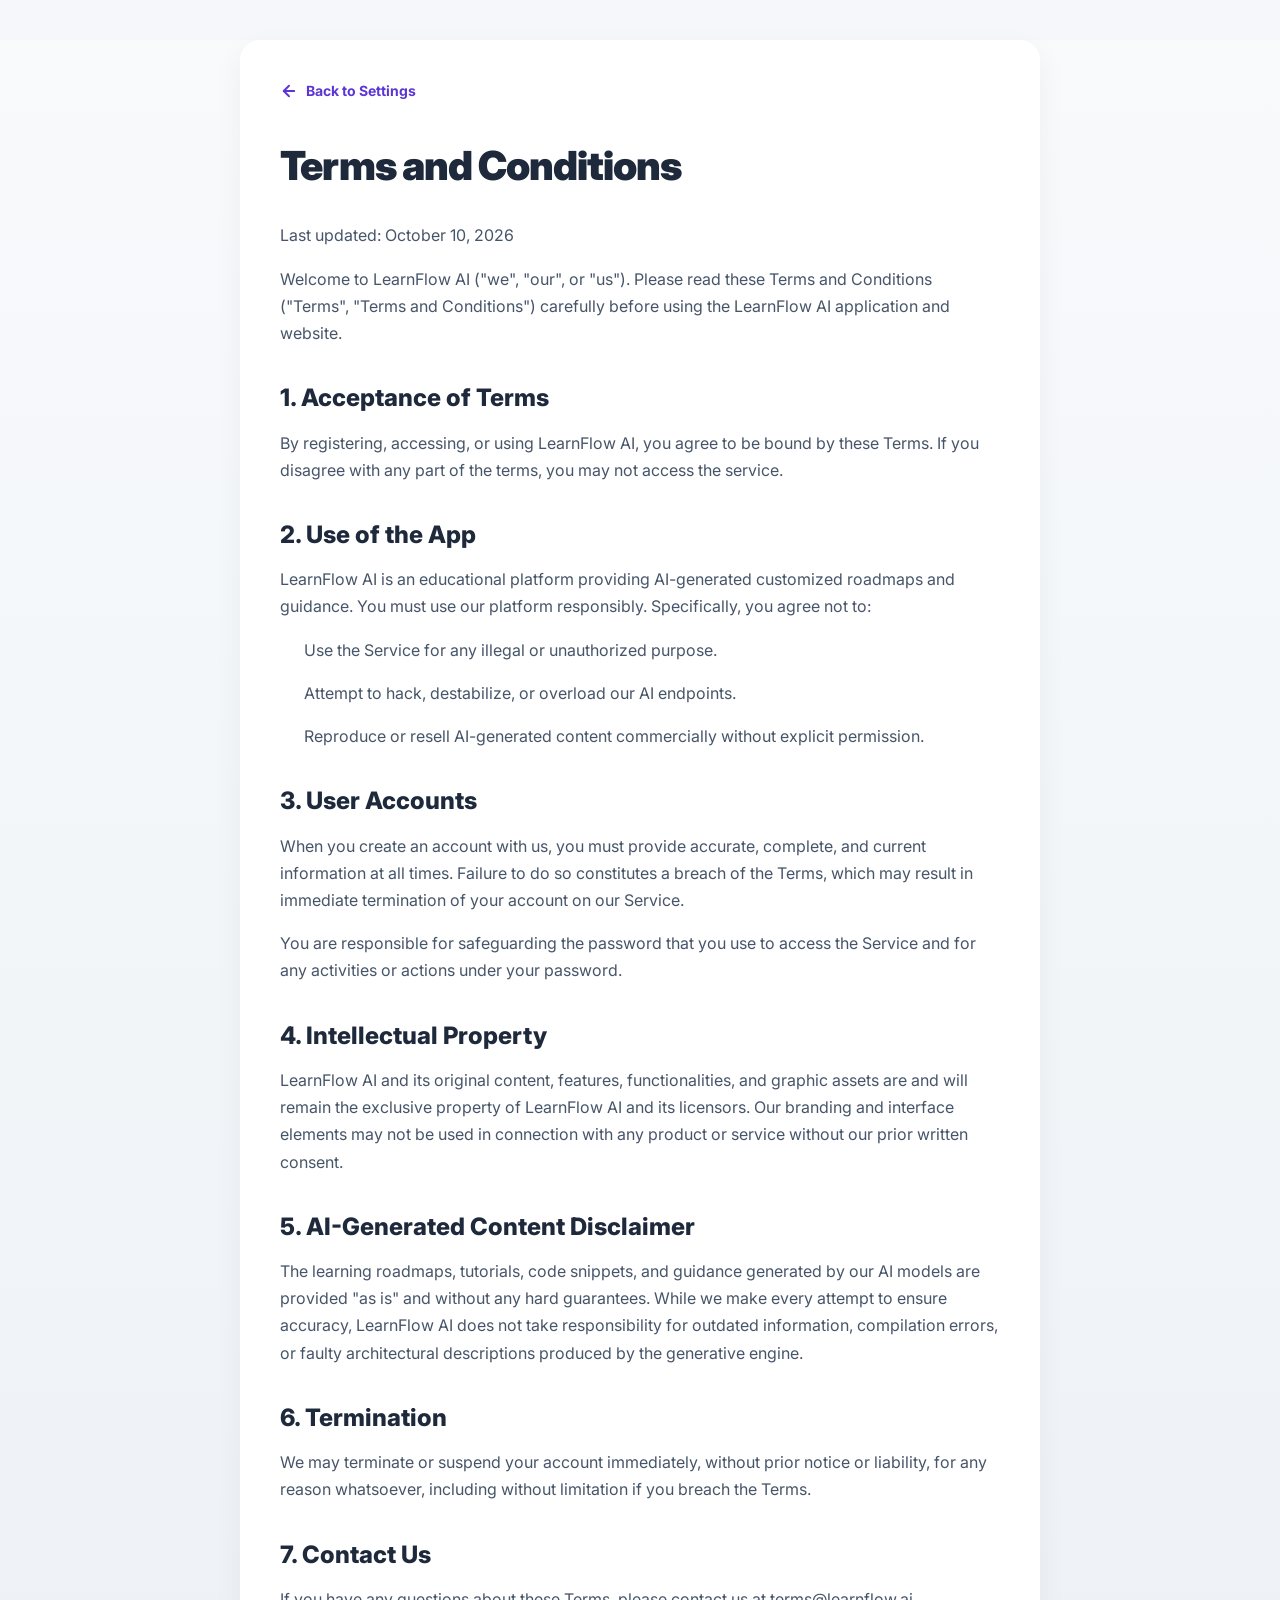
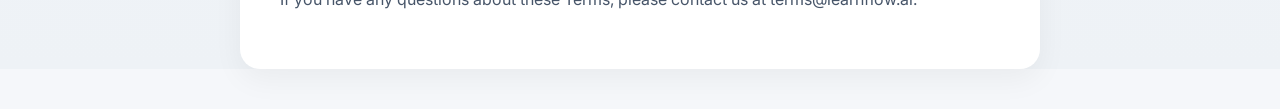
==== terms.html @ 844675da "Initial commit for LearnFlow AI Website" ====
<!DOCTYPE html>
<html lang="en">
<head>
  <meta charset="UTF-8">
  <meta name="viewport" content="width=device-width, initial-scale=1.0">
  <title>Terms and Conditions — LearnFlow AI</title>
  <link rel="stylesheet" href="css/style.css">
  <style>
    .legal-container { max-width: 800px; margin: 40px auto; padding: 40px; background: white; border-radius: 20px; box-shadow: 0 10px 30px rgba(0,0,0,0.05); }
    .legal-title { font-size: 2.5rem; font-weight: 900; letter-spacing: -1px; color: #1e293b; margin-bottom: 24px; }
    .legal-content h2 { margin-top: 32px; font-size: 1.5rem; font-weight: 800; color: #1e293b; margin-bottom: 12px; }
    .legal-content p, .legal-content li { font-size: 1rem; line-height: 1.7; color: #475569; margin-bottom: 16px; }
    .legal-content ul { padding-left: 24px; margin-bottom: 24px; }
    .back-btn { display: inline-flex; align-items: center; gap: 8px; color: var(--primary); font-weight: 700; text-decoration: none; margin-bottom: 32px; font-size: 14px; }
  </style>
</head>
<body style="background: linear-gradient(180deg, #F8FAFC 0%, #EEF2F6 100%); min-height:100vh;">
  <div class="legal-container">
    <a href="profile.html" class="back-btn"><svg width="18" height="18" viewBox="0 0 24 24" fill="none" stroke="currentColor" stroke-width="2.5" stroke-linecap="round" stroke-linejoin="round"><line x1="19" y1="12" x2="5" y2="12"/><polyline points="12 19 5 12 12 5"/></svg> Back to Settings</a>
    <h1 class="legal-title">Terms and Conditions</h1>
    <div class="legal-content">
      <p>Last updated: October 10, 2026</p>
      <p>Welcome to LearnFlow AI ("we", "our", or "us"). Please read these Terms and Conditions ("Terms", "Terms and Conditions") carefully before using the LearnFlow AI application and website.</p>

      <h2>1. Acceptance of Terms</h2>
      <p>By registering, accessing, or using LearnFlow AI, you agree to be bound by these Terms. If you disagree with any part of the terms, you may not access the service.</p>

      <h2>2. Use of the App</h2>
      <p>LearnFlow AI is an educational platform providing AI-generated customized roadmaps and guidance. You must use our platform responsibly. Specifically, you agree not to:</p>
      <ul>
        <li>Use the Service for any illegal or unauthorized purpose.</li>
        <li>Attempt to hack, destabilize, or overload our AI endpoints.</li>
        <li>Reproduce or resell AI-generated content commercially without explicit permission.</li>
      </ul>

      <h2>3. User Accounts</h2>
      <p>When you create an account with us, you must provide accurate, complete, and current information at all times. Failure to do so constitutes a breach of the Terms, which may result in immediate termination of your account on our Service.</p>
      <p>You are responsible for safeguarding the password that you use to access the Service and for any activities or actions under your password.</p>

      <h2>4. Intellectual Property</h2>
      <p>LearnFlow AI and its original content, features, functionalities, and graphic assets are and will remain the exclusive property of LearnFlow AI and its licensors. Our branding and interface elements may not be used in connection with any product or service without our prior written consent.</p>

      <h2>5. AI-Generated Content Disclaimer</h2>
      <p>The learning roadmaps, tutorials, code snippets, and guidance generated by our AI models are provided "as is" and without any hard guarantees. While we make every attempt to ensure accuracy, LearnFlow AI does not take responsibility for outdated information, compilation errors, or faulty architectural descriptions produced by the generative engine.</p>

      <h2>6. Termination</h2>
      <p>We may terminate or suspend your account immediately, without prior notice or liability, for any reason whatsoever, including without limitation if you breach the Terms.</p>

      <h2>7. Contact Us</h2>
      <p>If you have any questions about these Terms, please contact us at terms@learnflow.ai.</p>
    </div>
  </div>
</body>
</html>
---- css/style.css ----
/* ============================================================
   LearnFlow AI Design System — Premium Light Theme
   ============================================================ */

@import url('https://fonts.googleapis.com/css2?family=Inter:wght@300;400;500;600;700;800;900&display=swap');

/* ── CSS Variables (Design Tokens) ───────────────────────── */
:root {
  --bg:               #F5F7FA;
  --surface:          #FFFFFF;
  --card:             #F8F9FC;
  --card-border:      #E8ECF2;
  --divider:          #EEF0F6;

  --primary:          #5C35D4;
  --primary-dark:     #4527A0;
  --primary-hover:    #4527A0;
  --primary-light:    #EDE9FB;
  --primary-medium:   #D4C8F8;
  --gradient-primary: linear-gradient(135deg, #5C35D4 0%, #8B5CF6 100%);
  --gradient-glow:    0 8px 24px rgba(92, 53, 212, 0.25);
  --gradient-soft:    linear-gradient(135deg, #EDE9FB 0%, #F3F0FF 100%);

  --on-bg:            #0F172A;
  --on-surface:       #334155;
  --on-surface-var:   #64748B;
  --on-surface-variant: #64748B;
  --placeholder:      #94A3B8;

  --success:          #059669;
  --error:            #DC2626;
  --warning:          #D97706;
  --neon-pink:        #E11D48;

  /* Semantic tints */
  --mint:             #D1FAE5;
  --mint-on:          #065F46;
  --mint-bg:          #ECFDF5;
  --lavender:         #EDE9FB;
  --lavender-on:      #4527A0;
  --lavender-bg:      #F5F3FF;
  --sky:              #DBEAFE;
  --sky-on:           #1E40AF;
  --sky-bg:           #EFF6FF;
  --peach:            #FEF3C7;
  --peach-on:         #92400E;
  --rose:             #FFE4E6;
  --rose-on:          #9F1239;

  --premium-mint:     #10B981;
  --premium-mint-bg:  #D1FAE5;
  --premium-sky:      #3B82F6;
  --premium-sky-bg:   #DBEAFE;
  --premium-lavender: #8B5CF6;
  --premium-lavender-bg: #EDE9FB;

  --radius-xs:        6px;
  --radius-sm:        10px;
  --radius-md:        14px;
  --radius-lg:        18px;
  --radius-xl:        24px;
  --radius-2xl:       32px;
  --radius-full:      9999px;

  --shadow-xs:        0 1px 2px rgba(15,23,42,0.04);
  --shadow-sm:        0 2px 8px rgba(15,23,42,0.06), 0 1px 2px rgba(15,23,42,0.04);
  --shadow-md:        0 4px 16px rgba(15,23,42,0.08), 0 2px 4px rgba(15,23,42,0.04);
  --shadow-lg:        0 8px 32px rgba(15,23,42,0.10), 0 4px 8px rgba(15,23,42,0.04);
  --shadow-xl:        0 16px 48px rgba(15,23,42,0.12), 0 8px 16px rgba(15,23,42,0.06);
  --shadow-primary:   0 8px 24px rgba(92, 53, 212, 0.25);

  --transition:       all 0.2s cubic-bezier(0.4, 0, 0.2, 1);
  --transition-slow:  all 0.4s cubic-bezier(0.4, 0, 0.2, 1);
  --transition-spring: all 0.3s cubic-bezier(0.34, 1.56, 0.64, 1);
}

/* ── Reset & Base ─────────────────────────────────────────── */
*, *::before, *::after {
  box-sizing: border-box; margin: 0; padding: 0;
  -webkit-font-smoothing: antialiased;
  -moz-osx-font-smoothing: grayscale;
}

html, body {
  font-family: 'Inter', -apple-system, BlinkMacSystemFont, "Segoe UI", Roboto, Helvetica, Arial, sans-serif;
  background: var(--bg);
  color: var(--on-bg);
  line-height: 1.5;
  scroll-behavior: smooth;
}

/* ── Hardware Acceleration Core ── */
.gpu-accel {
  transform: translateZ(0);
  will-change: transform, opacity;
  backface-visibility: hidden;
  perspective: 1000px;
}

body.landing-page {
  height: auto;
  overflow-x: hidden;
  overflow-y: auto;
}

body {
  font-family: 'Inter', -apple-system, BlinkMacSystemFont, sans-serif;
  background: var(--bg);
  color: var(--on-bg);
  font-size: 15px;
  line-height: 1.6;
  min-height: 100vh;
  overflow-x: hidden;
  -webkit-font-smoothing: antialiased;
  -moz-osx-font-smoothing: grayscale;
}

a { text-decoration: none; color: inherit; }
button { cursor: pointer; border: none; background: none; font-family: inherit; }
input, textarea, select { font-family: inherit; outline: none; }
ul { list-style: none; }
img { max-width: 100%; }

/* ── Scrollbar ────────────────────────────────────────────── */
::-webkit-scrollbar { width: 5px; height: 5px; }
::-webkit-scrollbar-track { background: transparent; }
::-webkit-scrollbar-thumb { background: var(--card-border); border-radius: var(--radius-full); }
::-webkit-scrollbar-thumb:hover { background: var(--on-surface-var); opacity: 0.4; }

/* ── Typography ───────────────────────────────────────────── */
.text-xs    { font-size: 11px; }
.text-sm    { font-size: 13px; }
.text-base  { font-size: 15px; }
.text-lg    { font-size: 17px; }
.text-xl    { font-size: 20px; }
.text-2xl   { font-size: 24px; }
.text-3xl   { font-size: 30px; }
.text-4xl   { font-size: 38px; }
.text-5xl   { font-size: 48px; }

.font-normal    { font-weight: 400; }
.font-medium    { font-weight: 500; }
.font-semibold  { font-weight: 600; }
.font-bold      { font-weight: 700; }
.font-extrabold { font-weight: 800; }
.font-black     { font-weight: 900; }

.label {
  font-size: 11px;
  font-weight: 700;
  letter-spacing: 0.09em;
  text-transform: uppercase;
  color: var(--on-surface-var);
}

/* ── Layout ───────────────────────────────────────────────── */
.app-layout {
  display: flex;
  height: 100vh;
  overflow: hidden;
  background: var(--bg);
}

/* ── Sidebar ──────────────────────────────────────────────── */
.sidebar {
  width: 260px;
  background: var(--surface);
  border-right: 1px solid var(--card-border);
  display: flex;
  flex-direction: column;
  position: fixed;
  top: 0;
  bottom: 0;
  left: 0;
  padding: 24px 16px;
  z-index: 100;
  transition: var(--transition-slow);
}

.main-content {
  flex: 1;
  margin-left: 260px;
  padding: 40px 44px;
  height: 100vh;
  overflow-y: auto;
  overflow-x: hidden;
  display: flex;
  flex-direction: column;
}

.content-area {
  max-width: 960px;
  padding-bottom: 60px;
  width: 100%;
}

/* Companion page overrides — chat must fill the viewport */
.content-area.full-height {
  padding-bottom: 0;
  flex: 1;
  display: flex;
  flex-direction: column;
  min-height: 0;
  height: 0;         /* force flex shrink to work in all browsers */
  max-width: 100%;
  overflow: hidden;
}


/* Sidebar Components */
.sidebar-logo {
  font-size: 1.2rem;
  font-weight: 800;
  color: var(--primary);
  display: flex;
  align-items: center;
  gap: 10px;
  margin-bottom: 36px;
  text-decoration: none;
  letter-spacing: -0.3px;
}

.sidebar-logo-icon {
  width: 38px;
  height: 38px;
  background: var(--gradient-primary);
  border-radius: 10px;
  display: flex;
  align-items: center;
  justify-content: center;
  flex-shrink: 0;
  box-shadow: 0 4px 12px rgba(92, 53, 212, 0.3);
}

.sidebar-logo-icon svg {
  color: white;
}

.sidebar-nav {
  display: flex;
  flex-direction: column;
  gap: 3px;
  flex: 1;
}

.sidebar-section-label {
  font-size: 10px;
  font-weight: 700;
  letter-spacing: 0.1em;
  text-transform: uppercase;
  color: var(--placeholder);
  padding: 0 12px;
  margin: 16px 0 6px;
}

.sidebar-section-label:first-of-type {
  margin-top: 0;
}

.sidebar-item {
  display: flex;
  align-items: center;
  gap: 11px;
  padding: 10px 12px;
  border-radius: var(--radius-md);
  color: var(--on-surface-var);
  font-weight: 600;
  font-size: 14px;
  cursor: pointer;
  transition: var(--transition);
  text-decoration: none;
  position: relative;
}

.sidebar-item svg { 
  width: 18px; 
  height: 18px; 
  flex-shrink: 0;
  transition: var(--transition);
}

.sidebar-item:hover {
  background: var(--card);
  color: var(--on-bg);
}

.sidebar-item.active {
  background: var(--primary-light);
  color: var(--primary);
  font-weight: 700;
}

.sidebar-item.active svg {
  color: var(--primary);
}

.sidebar-user {
  margin-top: auto;
  padding-top: 16px;
  border-top: 1px solid var(--divider);
  display: flex;
  align-items: center;
  justify-content: space-between;
  gap: 12px;
}

.user-avatar {
  width: 36px;
  height: 36px;
  border-radius: 50%;
  background: var(--gradient-primary);
  color: white;
  display: flex;
  align-items: center;
  justify-content: center;
  font-weight: 800;
  font-size: 13px;
  flex-shrink: 0;
}

/* ── Mobile Bottom Nav ─────────────────────────────────────── */
.mobile-nav {
  display: none;
}

@media (max-width: 768px) {
  .sidebar { display: none; }

  .main-content {
    margin-left: 0;
    padding: 20px 16px;
    padding-bottom: 96px;
  }

  .mobile-nav {
    display: flex;
    position: fixed;
    bottom: 0;
    left: 0;
    right: 0;
    background: var(--surface);
    border-top: 1.5px solid var(--card-border);
    padding: 8px 12px;
    padding-bottom: calc(8px + env(safe-area-inset-bottom));
    z-index: 100;
    gap: 4px;
    box-shadow: 0 -4px 20px rgba(15,23,42,0.06);
  }

  .mobile-nav-item {
    flex: 1;
    display: flex;
    flex-direction: column;
    align-items: center;
    justify-content: center;
    gap: 3px;
    padding: 8px 4px;
    border-radius: var(--radius-md);
    color: var(--on-surface-var);
    font-size: 10px;
    font-weight: 600;
    text-decoration: none;
    transition: var(--transition);
  }

  .mobile-nav-item svg {
    width: 22px;
    height: 22px;
    transition: var(--transition);
  }

  .mobile-nav-item.active {
    color: var(--primary);
    background: var(--primary-light);
    border-radius: var(--radius-md);
  }

  .mobile-nav-item.active svg {
    transform: scale(1.1);
  }

  .mobile-nav-item:hover {
    color: var(--primary);
  }
}

/* ── Section ──────────────────────────────────────────────── */
.section-gap { margin-top: 32px; }
.section-gap-sm { margin-top: 20px; }

/* ── Cards ────────────────────────────────────────────────── */
.card {
  background: var(--card);
  border: 1px solid var(--card-border);
  border-radius: var(--radius-lg);
  padding: 20px;
  transition: var(--transition);
}

.card-white {
  background: var(--surface);
  border: 1px solid var(--card-border);
  border-radius: var(--radius-lg);
  padding: 20px;
  box-shadow: var(--shadow-sm);
  transition: var(--transition);
}

.card-elevated {
  background: var(--surface);
  border: 1px solid var(--card-border);
  border-radius: var(--radius-lg);
  padding: 20px;
  box-shadow: var(--shadow-md);
  transition: all 0.25s cubic-bezier(0.4, 0, 0.2, 1);
}

.card-elevated:hover {
  box-shadow: var(--shadow-lg);
  transform: translateY(-3px);
}

.card-primary {
  background: var(--gradient-primary);
  border-radius: var(--radius-lg);
  color: white;
  padding: 32px 24px;
  text-align: center;
  cursor: pointer;
  transition: var(--transition);
  box-shadow: var(--shadow-primary);
}

.card-primary:hover {
  transform: scale(0.99);
  box-shadow: 0 12px 32px rgba(92, 53, 212, 0.35);
}

/* Tinted accent cards */
.card-mint     { background: var(--mint-bg);     border: 1px solid rgba(16,185,129,0.15); }
.card-lavender { background: var(--lavender-bg); border: 1px solid rgba(139,92,246,0.15); }
.card-sky      { background: var(--sky-bg);      border: 1px solid rgba(59,130,246,0.15); }
.card-peach    { background: var(--peach);       border: 1px solid rgba(217,119,6,0.12); }
.card-rose     { background: var(--rose);        border: 1px solid rgba(225,29,72,0.12); }

/* Step dot */
.step-dot {
  width: 8px;
  height: 8px;
  border-radius: 50%;
  background: var(--card-border);
  transition: all 0.3s cubic-bezier(0.4, 0, 0.2, 1);
}

.step-dot.active {
  background: var(--primary);
  width: 24px;
  border-radius: var(--radius-full);
}

/* Modal content */
.modal-content {
  flex: 1;
  overflow-y: auto;
}

/* ── Buttons ──────────────────────────────────────────────── */
.btn {
  display: inline-flex;
  align-items: center;
  justify-content: center;
  gap: 8px;
  padding: 12px 22px;
  border-radius: var(--radius-md);
  font-size: 15px;
  font-weight: 700;
  transition: var(--transition);
  cursor: pointer;
  white-space: nowrap;
  letter-spacing: -0.1px;
}

.btn-primary {
  background: var(--gradient-primary);
  color: #FFFFFF;
  box-shadow: var(--shadow-primary);
}

.btn-primary:hover {
  transform: translateY(-2px);
  box-shadow: 0 12px 28px rgba(92, 53, 212, 0.35);
}

.btn-primary:active {
  transform: scale(0.98);
  box-shadow: var(--shadow-primary);
}

.btn-secondary {
  background: var(--surface);
  color: var(--on-bg);
  border: 1.5px solid var(--card-border);
  box-shadow: var(--shadow-xs);
}

.btn-secondary:hover {
  background: var(--card);
  border-color: var(--on-surface-var);
  transform: translateY(-1px);
}

.btn-danger {
  background: rgba(220, 38, 38, 0.06);
  color: var(--error);
  border: 1.5px solid rgba(220, 38, 38, 0.18);
  width: 100%;
}

.btn-danger:hover { 
  background: rgba(220, 38, 38, 0.10);
  border-color: rgba(220, 38, 38, 0.3);
}

.btn-ghost {
  background: transparent;
  color: var(--on-surface-var);
  padding: 8px 14px;
  font-weight: 600;
}

.btn-ghost:hover { 
  color: var(--on-bg); 
  background: var(--card); 
  border-radius: var(--radius-sm); 
}

.btn-icon {
  width: 40px;
  height: 40px;
  padding: 0;
  border-radius: var(--radius-sm);
  background: var(--surface);
  border: 1.5px solid var(--card-border);
  display: inline-flex;
  align-items: center;
  justify-content: center;
  flex-shrink: 0;
  transition: var(--transition);
  box-shadow: var(--shadow-xs);
}

.btn-icon:hover {
  border-color: var(--primary-medium);
  background: var(--primary-light);
}

.btn:disabled {
  opacity: 0.45;
  cursor: not-allowed;
  transform: none !important;
  box-shadow: none !important;
}

/* ── Inputs ───────────────────────────────────────────────── */
.input-group { display: flex; flex-direction: column; gap: 7px; }
.input-label { 
  font-size: 13px; 
  font-weight: 700; 
  color: var(--on-surface); 
  letter-spacing: -0.1px;
}

.input {
  width: 100%;
  padding: 13px 16px;
  background: var(--surface);
  border: 1.5px solid var(--card-border);
  border-radius: var(--radius-md);
  font-size: 15px;
  color: var(--on-bg);
  transition: var(--transition);
}

.input:focus { 
  border-color: var(--primary); 
  box-shadow: 0 0 0 4px rgba(92, 53, 212, 0.10); 
}

.input::placeholder { color: var(--placeholder); }
.input.error { border-color: var(--error); box-shadow: 0 0 0 4px rgba(220,38,38,0.08); }

.input-row {
  display: flex;
  gap: 8px;
  align-items: center;
}

.input-row .input { flex: 1; }

/* ── Badges / Pills ───────────────────────────────────────── */
.badge {
  display: inline-flex;
  align-items: center;
  gap: 4px;
  padding: 4px 10px;
  border-radius: var(--radius-full);
  font-size: 11px;
  font-weight: 700;
  letter-spacing: 0.02em;
}

.badge-primary  { background: var(--primary-light);  color: var(--primary); }
.badge-mint     { background: var(--mint);            color: var(--mint-on); }
.badge-lavender { background: var(--lavender);        color: var(--lavender-on); }
.badge-sky      { background: var(--sky);             color: var(--sky-on); }
.badge-success  { background: rgba(5,150,105,0.10);   color: var(--success); }
.badge-hot      { background: rgba(225,29,72,0.10);   color: var(--neon-pink); }
.badge-trending { background: var(--primary-light);   color: var(--primary); }
.badge-growing  { background: rgba(5,150,105,0.10);   color: var(--success); }

/* XP pill */
.xp-pill {
  display: inline-flex;
  align-items: center;
  gap: 6px;
  padding: 7px 14px;
  background: var(--surface);
  border: 1.5px solid var(--card-border);
  border-radius: var(--radius-sm);
  font-weight: 700;
  font-size: 14px;
  box-shadow: var(--shadow-xs);
}

.xp-level {
  width: 22px;
  height: 22px;
  background: var(--gradient-primary);
  border-radius: 50%;
  display: flex;
  align-items: center;
  justify-content: center;
  font-size: 10px;
  font-weight: 800;
  color: white;
}

/* ── Chips (filter pills) ─────────────────────────────────── */
.chips-row {
  display: flex;
  gap: 8px;
  flex-wrap: wrap;
}

.chip {
  padding: 7px 16px;
  border-radius: var(--radius-full);
  font-size: 13px;
  font-weight: 600;
  background: var(--surface);
  border: 1.5px solid var(--card-border);
  color: var(--on-surface-var);
  cursor: pointer;
  transition: var(--transition);
  white-space: nowrap;
}

.chip.active, .chip:hover {
  background: var(--primary-light);
  border-color: var(--primary-medium);
  color: var(--primary);
}

/* ── Progress Bar ─────────────────────────────────────────── */
.progress-bar {
  height: 6px;
  background: var(--card-border);
  border-radius: var(--radius-full);
  overflow: hidden;
  flex: 1;
}

.progress-fill {
  height: 100%;
  background: var(--gradient-primary);
  border-radius: var(--radius-full);
  transition: width 0.7s cubic-bezier(0.4, 0, 0.2, 1);
}

/* ── Header ───────────────────────────────────────────────── */
.page-header {
  margin-bottom: 36px;
  display: flex;
  align-items: center;
  gap: 16px;
}

.page-header .header-text { flex: 1; }

.greeting-header {
  margin-bottom: 36px;
  display: flex;
  justify-content: space-between;
  align-items: center;
}

/* ── Toast ────────────────────────────────────────────────── */
#toast-container {
  position: fixed;
  bottom: 100px;
  left: 50%;
  transform: translateX(-50%);
  z-index: 999;
  display: flex;
  flex-direction: column;
  gap: 8px;
  pointer-events: none;
}

.toast {
  padding: 12px 20px;
  border-radius: var(--radius-md);
  font-size: 14px;
  font-weight: 600;
  background: var(--on-bg);
  color: white;
  box-shadow: var(--shadow-lg);
  animation: toastIn 0.3s cubic-bezier(0.34, 1.56, 0.64, 1), toastOut 0.3s ease 2.7s forwards;
  pointer-events: none;
  white-space: nowrap;
}

.toast.success { background: var(--success); }
.toast.error   { background: var(--error);   }

@keyframes toastIn {
  from { opacity: 0; transform: translateY(12px) scale(0.96); }
  to   { opacity: 1; transform: translateY(0) scale(1); }
}
@keyframes toastOut {
  from { opacity: 1; transform: translateY(0); }
  to   { opacity: 0; transform: translateY(-10px); }
}

/* ── Modal ────────────────────────────────────────────────── */
.modal-overlay {
  position: fixed;
  inset: 0;
  background: rgba(15,23,42,0.4);
  backdrop-filter: blur(3px);
  -webkit-backdrop-filter: blur(3px);
  z-index: 200;
  display: flex;
  align-items: center;
  justify-content: center;
  opacity: 0;
  pointer-events: none;
  transition: all 0.3s ease;
}

@media (max-width: 768px) {
  .modal-overlay { align-items: flex-end; }
}

.modal-overlay.open { 
  opacity: 1; 
  pointer-events: all; 
}

.modal {
  background: var(--surface);
  border-radius: var(--radius-xl);
  padding: 36px;
  width: 100%;
  max-width: 560px;
  max-height: 90vh;
  overflow-y: auto;
  transform: translateY(24px) scale(0.98);
  transition: transform 0.4s cubic-bezier(0.34, 1.2, 0.64, 1);
  box-shadow: var(--shadow-xl);
  border: 1px solid var(--card-border);
}

.modal-overlay.open .modal { 
  transform: translateY(0) scale(1); 
}

.modal-handle { display: none; }

@media (max-width: 768px) {
  .modal {
    border-bottom-left-radius: 0;
    border-bottom-right-radius: 0;
    max-height: 85vh;
  }
}

/* ── Skeleton Loader ──────────────────────────────────────── */
.skeleton {
  background: linear-gradient(90deg, var(--card) 25%, var(--divider) 50%, var(--card) 75%);
  background-size: 200% 100%;
  animation: shimmer 1.6s infinite;
  border-radius: var(--radius-md);
}

@keyframes shimmer {
  0%   { background-position: 200% 0; }
  100% { background-position: -200% 0; }
}

/* ── Spinner ──────────────────────────────────────────────── */
.spinner {
  width: 40px;
  height: 40px;
  border: 3px solid var(--card-border);
  border-top-color: var(--primary);
  border-radius: 50%;
  animation: spin 0.75s linear infinite;
  margin: 0 auto;
}

@keyframes spin { to { transform: rotate(360deg); } }

/* ── Animated Entrance ────────────────────────────────────── */
.animate-up {
  opacity: 0;
  transform: translateY(18px);
  transition: opacity 0.5s ease, transform 0.5s cubic-bezier(0.34, 1.1, 0.64, 1);
}

.animate-up.visible {
  opacity: 1;
  transform: translateY(0);
}

.animate-fade {
  opacity: 0;
  transition: opacity 0.4s ease;
}

.animate-fade.visible {
  opacity: 1;
}

/* ── Auth Page ────────────────────────────────────────────── */
.auth-page {
  min-height: 100vh;
  display: flex;
  align-items: center;
  justify-content: center;
  padding: 24px;
  background: var(--bg);
  position: relative;
  overflow: hidden;
}

.auth-bg-blob {
  position: absolute;
  border-radius: 50%;
  filter: blur(80px);
  pointer-events: none;
  z-index: 0;
}

.auth-bg-blob-1 {
  width: 500px;
  height: 500px;
  background: radial-gradient(circle, rgba(92, 53, 212, 0.08) 0%, transparent 70%);
  top: -150px;
  right: -100px;
}

.auth-bg-blob-2 {
  width: 400px;
  height: 400px;
  background: radial-gradient(circle, rgba(139, 92, 246, 0.06) 0%, transparent 70%);
  bottom: -100px;
  left: -80px;
}

.auth-card {
  background: var(--surface);
  border: 1.5px solid var(--card-border);
  border-radius: var(--radius-xl);
  padding: 40px 36px;
  width: 100%;
  max-width: 440px;
  box-shadow: var(--shadow-xl);
  position: relative;
  z-index: 1;
}

.auth-logo {
  display: flex;
  flex-direction: column;
  align-items: center;
  margin-bottom: 32px;
  gap: 2px;
}

.logo-icon {
  width: 64px;
  height: 64px;
  background: var(--gradient-primary);
  border-radius: var(--radius-lg);
  display: flex;
  align-items: center;
  justify-content: center;
  margin-bottom: 14px;
  box-shadow: 0 8px 20px rgba(92, 53, 212, 0.3);
}

.logo-icon svg { width: 32px; height: 32px; color: white; }

.auth-tabs {
  display: flex;
  gap: 0;
  background: var(--card);
  border-radius: var(--radius-md);
  padding: 4px;
  margin-bottom: 28px;
  border: 1px solid var(--card-border);
}

.auth-tab {
  flex: 1;
  padding: 10px;
  border-radius: var(--radius-sm);
  font-size: 14px;
  font-weight: 700;
  text-align: center;
  cursor: pointer;
  transition: var(--transition);
  color: var(--on-surface-var);
}

.auth-tab.active {
  background: var(--surface);
  color: var(--primary);
  box-shadow: var(--shadow-sm);
}

.auth-form { display: flex; flex-direction: column; gap: 18px; }

.auth-divider {
  text-align: center;
  position: relative;
  margin: 4px 0;
}

.auth-divider::before {
  content: '';
  position: absolute;
  top: 50%;
  left: 0;
  right: 0;
  height: 1px;
  background: var(--divider);
}

.auth-divider span {
  position: relative;
  background: var(--surface);
  padding: 0 14px;
  font-size: 12px;
  font-weight: 600;
  color: var(--on-surface-var);
}

/* ── Hero / Generate Banner ───────────────────────────────── */
.hero-banner {
  background: var(--gradient-primary);
  border-radius: var(--radius-lg);
  padding: 32px 28px;
  cursor: pointer;
  transition: var(--transition);
  box-shadow: var(--shadow-primary);
  position: relative;
  overflow: hidden;
}

.hero-banner::before {
  content: '';
  position: absolute;
  top: -40px;
  right: -40px;
  width: 180px;
  height: 180px;
  background: rgba(255,255,255,0.05);
  border-radius: 50%;
}

.hero-banner::after {
  content: '';
  position: absolute;
  bottom: -60px;
  right: 40px;
  width: 240px;
  height: 240px;
  background: rgba(255,255,255,0.04);
  border-radius: 50%;
}

.hero-banner:hover { 
  transform: translateY(-2px);
  box-shadow: 0 16px 40px rgba(92, 53, 212, 0.35);
}

.hero-banner:active { transform: scale(0.99); }

.hero-icon {
  width: 52px;
  height: 52px;
  background: rgba(255,255,255,0.15);
  border-radius: var(--radius-md);
  display: flex;
  align-items: center;
  justify-content: center;
  margin-bottom: 20px;
  position: relative;
  z-index: 1;
}

.hero-icon svg { width: 26px; height: 26px; color: white; }

/* ── Quick Action Grid ────────────────────────────────────── */
.quick-grid {
  display: grid;
  grid-template-columns: 1fr 1fr;
  gap: 16px;
}

.quick-card-tall {
  border-radius: var(--radius-lg);
  padding: 24px 20px;
  cursor: pointer;
  transition: var(--transition);
  display: flex;
  flex-direction: column;
  justify-content: flex-end;
  min-height: 210px;
  position: relative;
  overflow: hidden;
  border: 1.5px solid transparent;
}

.quick-card-tall.card-sky { border-color: rgba(59,130,246,0.2); }
.quick-card-tall.card-mint { border-color: rgba(16,185,129,0.2); }
.quick-card-tall.card-lavender { border-color: rgba(139,92,246,0.2); }

.quick-card-tall:hover { 
  transform: translateY(-3px); 
  box-shadow: var(--shadow-md);
}

.quick-card-sm {
  border-radius: var(--radius-lg);
  padding: 0 18px;
  cursor: pointer;
  transition: var(--transition);
  display: flex;
  align-items: center;
  gap: 14px;
  height: 97px;
  border: 1.5px solid transparent;
}

.quick-card-sm.card-mint { border-color: rgba(16,185,129,0.2); }
.quick-card-sm.card-lavender { border-color: rgba(139,92,246,0.2); }
.quick-card-sm.card-rose { border-color: rgba(225,29,72,0.15); }

.quick-card-sm:hover { 
  transform: translateX(3px); 
  box-shadow: var(--shadow-sm);
}

.quick-stack { display: flex; flex-direction: column; gap: 16px; }

/* ── Roadmap Card ─────────────────────────────────────────── */
.roadmap-card {
  display: flex;
  align-items: center;
  gap: 16px;
  padding: 18px 20px;
  background: var(--surface);
  border: 1.5px solid var(--card-border);
  border-radius: var(--radius-lg);
  cursor: pointer;
  transition: all 0.22s cubic-bezier(0.4, 0, 0.2, 1);
  margin-bottom: 10px;
  box-shadow: var(--shadow-xs);
}

.roadmap-card:hover { 
  transform: translateX(4px); 
  border-color: var(--primary-medium);
  box-shadow: var(--shadow-md);
  background: var(--primary-light);
}

.roadmap-card:active {
  transform: translateX(2px) scale(0.99);
}

.roadmap-icon-box {
  width: 48px;
  height: 48px;
  border-radius: var(--radius-md);
  display: flex;
  align-items: center;
  justify-content: center;
  flex-shrink: 0;
}

.roadmap-icon-box svg { width: 24px; height: 24px; }

.roadmap-meta { flex: 1; min-width: 0; }
.roadmap-title { font-weight: 700; font-size: 15px; white-space: nowrap; overflow: hidden; text-overflow: ellipsis; }
.roadmap-source { font-size: 11px; font-weight: 700; color: var(--primary); letter-spacing: 0.04em; margin-bottom: 7px; }
.roadmap-progress-row { display: flex; align-items: center; gap: 10px; }

/* ── Module Accordion ─────────────────────────────────────── */
.module-header {
  display: flex;
  align-items: center;
  justify-content: space-between;
  padding: 14px 18px;
  border-radius: var(--radius-md);
  cursor: pointer;
  margin-bottom: 2px;
  transition: opacity 0.2s;
}

.module-header:hover { opacity: 0.85; }

.module-body {
  display: none;
  flex-direction: column;
  gap: 2px;
  padding-bottom: 10px;
}

.module-body.open { display: flex; }

.topic-item {
  display: flex;
  align-items: center;
  gap: 12px;
  padding: 12px 16px;
  background: var(--surface);
  border: 1px solid var(--card-border);
  border-radius: var(--radius-sm);
  cursor: pointer;
  transition: var(--transition);
}

.topic-item:hover { background: var(--primary-light); border-color: var(--primary-medium); }
.topic-item.done { opacity: 0.6; }

.topic-checkbox {
  width: 20px;
  height: 20px;
  border: 2px solid var(--card-border);
  border-radius: 50%;
  flex-shrink: 0;
  display: flex;
  align-items: center;
  justify-content: center;
  transition: var(--transition);
}

.topic-item.done .topic-checkbox {
  background: var(--gradient-primary);
  border-color: var(--primary);
}

.topic-item.done .topic-checkbox::after {
  content: '';
  display: block;
  width: 6px;
  height: 10px;
  border: 2px solid white;
  border-top: none;
  border-left: none;
  transform: rotate(45deg) translateY(-1px);
}

/* ── Chat UI ──────────────────────────────────────────────── */
.chat-messages {
  display: flex;
  flex-direction: column;
  gap: 16px;
  padding: 20px 24px;
  min-height: 300px;
}

.chat-bubble {
  max-width: 82%;
  padding: 13px 17px;
  border-radius: 20px;
  font-size: 14px;
  line-height: 1.65;
  animation: bubbleIn 0.25s cubic-bezier(0.34, 1.2, 0.64, 1);
}

@keyframes bubbleIn {
  from { opacity: 0; transform: translateY(8px) scale(0.97); }
  to   { opacity: 1; transform: translateY(0) scale(1); }
}

.chat-bubble.user {
  align-self: flex-end;
  background: var(--gradient-primary);
  color: white;
  border-bottom-right-radius: 5px;
  box-shadow: 0 4px 14px rgba(92, 53, 212, 0.22);
}

.chat-bubble.assistant {
  align-self: flex-start;
  background: var(--surface);
  border: 1.5px solid var(--card-border);
  color: var(--on-bg);
  border-bottom-left-radius: 5px;
  box-shadow: var(--shadow-sm);
}

.chat-input-bar {
  position: sticky;
  bottom: 0;
  left: 0;
  right: 0;
  padding: 14px 24px;
  background: var(--bg);
  border-top: 1px solid var(--card-border);
  display: flex;
  gap: 8px;
  z-index: 50;
}

@media (max-width: 768px) {
  .chat-input-bar {
    padding: 10px 16px 16px;
    margin-bottom: 8px;
  }
}

.chat-input-bar .input {
  flex: 1;
  background: var(--surface);
  border-color: var(--card-border);
  padding: 11px 18px;
  border-radius: var(--radius-full);
}

.chat-input-bar .send-btn {
  width: 46px;
  height: 46px;
  border-radius: var(--radius-full);
  background: var(--gradient-primary);
  display: flex;
  align-items: center;
  justify-content: center;
  flex-shrink: 0;
  box-shadow: 0 4px 12px rgba(92, 53, 212, 0.25);
  transition: var(--transition);
}

.chat-input-bar .send-btn:hover { transform: scale(1.06); }
.chat-input-bar .send-btn svg { width: 18px; height: 18px; color: white; }

/* ── Tabs ─────────────────────────────────────────────────── */
.tabs {
  display: flex;
  gap: 0;
  background: var(--card);
  border-radius: var(--radius-md);
  padding: 4px;
  margin: 16px 24px 0;
  border: 1px solid var(--card-border);
}

.tab {
  flex: 1;
  padding: 10px;
  border-radius: var(--radius-sm);
  font-size: 14px;
  font-weight: 700;
  text-align: center;
  cursor: pointer;
  transition: var(--transition);
  color: var(--on-surface-var);
}

.tab.active {
  background: var(--surface);
  color: var(--primary);
  box-shadow: var(--shadow-sm);
}

.tab-panel { display: none; }
.tab-panel.active { display: block; }

/* ── Quiz Options ─────────────────────────────────────────── */
.quiz-option {
  display: flex;
  align-items: center;
  width: 100%;
  padding: 15px 20px;
  background: var(--surface);
  border: 1.5px solid var(--card-border);
  border-radius: var(--radius-md);
  font-size: 14px;
  font-weight: 500;
  color: var(--on-bg);
  text-align: left;
  cursor: pointer;
  transition: var(--transition);
  margin-bottom: 10px;
  box-shadow: var(--shadow-xs);
}

.quiz-option:hover:not(:disabled) {
  border-color: var(--primary);
  background: var(--primary-light);
  transform: translateX(2px);
}

.quiz-option.correct { 
  border-color: var(--success); 
  background: rgba(5,150,105,0.06); 
  color: var(--success); 
}

.quiz-option.wrong {
  border-color: var(--error);
  background: rgba(220,38,38,0.05);
  color: var(--error);
}

/* ── Divider ──────────────────────────────────────────────── */
.divider {
  border: none;
  border-top: 1px solid var(--card-border);
  margin: 0;
}

/* ── Career Job Card ──────────────────────────────────────── */
.job-h-card {
  min-width: 200px;
  max-width: 200px;
  height: 210px;
  background: var(--surface);
  border: 1.5px solid var(--card-border);
  border-radius: var(--radius-xl);
  padding: 18px;
  display: flex;
  flex-direction: column;
  justify-content: space-between;
  cursor: pointer;
  transition: var(--transition);
  flex-shrink: 0;
  box-shadow: var(--shadow-xs);
}

.job-h-card:hover { 
  transform: translateY(-3px); 
  box-shadow: var(--shadow-md);
  border-color: var(--primary-medium);
}

.job-detail-card {
  background: var(--surface);
  border: 1.5px solid var(--card-border);
  border-radius: var(--radius-lg);
  padding: 18px;
  margin-bottom: 10px;
  cursor: pointer;
  transition: var(--transition);
  box-shadow: var(--shadow-xs);
}

.job-detail-card:hover { 
  box-shadow: var(--shadow-sm);
  border-color: var(--primary-medium);
}

/* ── Roadmap Path ─────────────────────────────────────────── */
.roadmap-path {
  position: relative;
  display: flex;
  flex-direction: column;
  gap: 60px;
  padding: 40px 0;
  width: 100%;
  max-width: 900px;
  margin: 0 auto;
}

.roadmap-path::before {
  content: '';
  position: absolute;
  left: 50%;
  top: 0;
  bottom: 0;
  width: 2px;
  background: linear-gradient(to bottom, transparent, var(--primary-medium), transparent);
  transform: translateX(-50%);
  z-index: 0;
}

.module-node {
  position: relative;
  z-index: 1;
  width: 100%;
  display: flex;
  justify-content: center;
}

.module-card {
  width: 340px;
  background: var(--surface);
  border: 1.5px solid var(--card-border);
  border-radius: var(--radius-lg);
  padding: 24px;
  text-align: left;
  transition: all 0.3s cubic-bezier(0.4, 0, 0.2, 1);
  position: relative;
  box-shadow: var(--shadow-sm);
}

.module-card:hover {
  border-color: var(--primary-medium);
  transform: translateY(-4px);
  box-shadow: var(--shadow-md);
}

.module-node:nth-child(even) .module-card {
  margin-left: 400px;
}

.module-node:nth-child(odd) .module-card {
  margin-right: 400px;
}

.module-node::after {
  content: '';
  position: absolute;
  left: 50%;
  top: 40px;
  width: 14px;
  height: 14px;
  background: var(--surface);
  border: 3px solid var(--card-border);
  border-radius: 50%;
  transform: translateX(-50%);
  z-index: 2;
  transition: var(--transition);
}

.module-node.active::after {
  background: var(--primary);
  border-color: var(--primary);
  box-shadow: 0 0 0 4px var(--primary-light);
}

/* ── Topic Row ────────────────────────────────────────────── */
.topic-row {
  display: flex;
  align-items: center;
  gap: 12px;
  padding: 8px 12px;
  margin: 0 -12px;
  border-radius: var(--radius-sm);
  cursor: pointer;
  transition: background 0.2s;
}

.topic-row:hover {
  background: var(--primary-light);
}

.topic-row.done .topic-checkbox {
  background: var(--gradient-primary);
  border-color: var(--primary);
  color: white;
}

.topic-row.done span {
  color: var(--on-surface-var);
  text-decoration: line-through;
}

/* ── Layout Helpers ───────────────────────────────────────── */
.roadmap-layout-grid {
  display: grid;
  grid-template-columns: 1fr 340px;
  gap: 48px;
  align-items: start;
}

.roadmap-sidebar {
  width: 340px;
}

@media (max-width: 1100px) {
  .roadmap-layout-grid {
    grid-template-columns: 1fr;
  }
  .roadmap-sidebar {
    width: 100%;
    order: -1;
  }
  .module-node:nth-child(even) .module-card,
  .module-node:nth-child(odd) .module-card {
    margin: 0;
  }
  .roadmap-path::before, .module-node::after {
    display: none;
  }
}

.skill-tag {
  display: inline-flex;
  padding: 4px 10px;
  background: var(--card);
  border: 1px solid var(--card-border);
  border-radius: var(--radius-xs);
  font-size: 11px;
  font-weight: 600;
  color: var(--on-bg);
}

/* ── Horizontal scroll row ────────────────────────────────── */
.h-scroll {
  display: flex;
  gap: 12px;
  overflow-x: auto;
  padding: 4px 24px 4px;
  scrollbar-width: none;
  -ms-overflow-style: none;
}

.h-scroll::-webkit-scrollbar { display: none; }

/* ── Avatar strip ─────────────────────────────────────────── */
.avatar-strip { display: flex; align-items: center; }

.avatar-circle {
  width: 28px;
  height: 28px;
  border-radius: 50%;
  background: var(--card);
  border: 2px solid var(--surface);
  display: flex;
  align-items: center;
  justify-content: center;
  font-size: 13px;
  margin-left: -6px;
}

.avatar-circle:first-child { margin-left: 0; }

/* ── Profile ──────────────────────────────────────────────── */
.profile-avatar {
  width: 72px;
  height: 72px;
  background: var(--gradient-primary);
  border-radius: 50%;
  display: flex;
  align-items: center;
  justify-content: center;
  font-size: 28px;
  font-weight: 800;
  color: white;
  flex-shrink: 0;
  box-shadow: 0 8px 20px rgba(92, 53, 212, 0.25);
}

.profile-section {
  background: var(--surface);
  border: 1.5px solid var(--card-border);
  border-radius: var(--radius-lg);
  overflow: hidden;
  margin-bottom: 12px;
  box-shadow: var(--shadow-xs);
}

.profile-row {
  display: flex;
  align-items: center;
  justify-content: space-between;
  padding: 18px 20px;
  border-bottom: 1px solid var(--card-border);
  cursor: pointer;
  transition: var(--transition);
}

.profile-row:last-child { border-bottom: none; }

.profile-row:hover { 
  background: var(--card); 
}

/* ── Empty State ──────────────────────────────────────────── */
.empty-state {
  display: flex;
  flex-direction: column;
  align-items: center;
  padding: 48px 24px;
  text-align: center;
  cursor: pointer;
}

.empty-state svg { 
  width: 36px; 
  height: 36px; 
  color: var(--placeholder); 
  margin-bottom: 16px; 
}

/* ── Onboarding Steps ─────────────────────────────────────── */
.step-indicator {
  display: flex;
  gap: 6px;
  justify-content: center;
  margin-bottom: 28px;
}

.option-card {
  padding: 15px 18px;
  background: var(--card);
  border: 1.5px solid var(--card-border);
  border-radius: var(--radius-md);
  cursor: pointer;
  transition: var(--transition);
  font-size: 14px;
  font-weight: 500;
  margin-bottom: 10px;
  display: flex;
  align-items: center;
  gap: 12px;
}

.option-card:hover { 
  border-color: var(--primary-medium); 
  background: var(--primary-light);
}

.option-card.selected { 
  border-color: var(--primary); 
  background: var(--primary-light); 
  color: var(--primary); 
  font-weight: 700; 
}

.option-card.selected .option-check { display: flex; }

/* Onboarding modal (login.html): cards use .card.ob-option — must mirror .option-card.selected */
.card.ob-option {
  user-select: none;
  -webkit-user-select: none;
}
.card.ob-option:hover {
  border-color: var(--primary-medium);
  background: var(--primary-light);
}
.card.ob-option.selected {
  border-color: var(--primary);
  border-width: 1.5px;
  background: var(--primary-light);
  box-shadow: 0 0 0 2px rgba(124, 58, 237, 0.2);
}
.card.ob-option.selected .font-bold {
  color: var(--primary);
}

.option-check {
  display: none;
  width: 20px;
  height: 20px;
  background: var(--gradient-primary);
  border-radius: 50%;
  align-items: center;
  justify-content: center;
  margin-left: auto;
  flex-shrink: 0;
}

.option-check::after {
  content: '';
  display: block;
  width: 5px;
  height: 8px;
  border: 1.5px solid white;
  border-top: none;
  border-left: none;
  transform: rotate(45deg) translateY(-1px);
}

/* ── Icon chip (profile rows) ─────────────────────────────── */
.icon-chip {
  width: 40px;
  height: 40px;
  border-radius: 10px;
  display: flex;
  align-items: center;
  justify-content: center;
  font-size: 18px;
  flex-shrink: 0;
}

/* ── Stat Card ────────────────────────────────────────────── */
.stat-card {
  display: flex;
  flex-direction: column;
  align-items: center;
  justify-content: center;
  padding: 20px 16px;
  background: var(--surface);
  border: 1.5px solid var(--card-border);
  border-radius: var(--radius-lg);
  text-align: center;
  box-shadow: var(--shadow-xs);
  transition: var(--transition);
}

.stat-card:hover {
  border-color: var(--primary-medium);
  box-shadow: var(--shadow-sm);
  transform: translateY(-2px);
}

.stat-card .stat-value {
  font-size: 24px;
  font-weight: 800;
  color: var(--primary);
  letter-spacing: -0.5px;
  line-height: 1.2;
  margin-bottom: 4px;
}

.stat-card .stat-label {
  font-size: 11px;
  font-weight: 700;
  text-transform: uppercase;
  letter-spacing: 0.07em;
  color: var(--on-surface-var);
}

/* ── Responsive tweaks ────────────────────────────────────── */
@media (max-width: 1024px) {
  .main-content {
    padding: 32px 32px;
  }
}

@media (max-width: 520px) {
  .auth-card { 
    border: none; 
    box-shadow: none; 
    padding: 40px 20px; 
  }
  .auth-page { 
    align-items: flex-start; 
    padding: 0; 
  }
}

/* ── Section Headers ──────────────────────────────────────── */
.section-header {
  display: flex;
  align-items: center;
  justify-content: space-between;
  margin-bottom: 16px;
}

.section-title {
  font-size: 17px;
  font-weight: 800;
  color: var(--on-bg);
  letter-spacing: -0.3px;
}

/* ── Utility ──────────────────────────────────────────────── */
.flex       { display: flex; }
.flex-col   { display: flex; flex-direction: column; }
.items-center     { align-items: center; }
.justify-between  { justify-content: space-between; }
.justify-center   { justify-content: center; }
.gap-1      { gap: 4px; }
.gap-2      { gap: 8px; }
.gap-3      { gap: 12px; }
.gap-4      { gap: 16px; }
.gap-5      { gap: 20px; }
.gap-6      { gap: 24px; }
.mt-1       { margin-top: 4px; }
.mt-2       { margin-top: 8px; }
.mt-3       { margin-top: 12px; }
.mt-4       { margin-top: 16px; }
.mt-6       { margin-top: 24px; }
.mt-8       { margin-top: 32px; }
.mt-10      { margin-top: 40px; }
.mb-2       { margin-bottom: 8px; }
.mb-4       { margin-bottom: 16px; }
.mb-6       { margin-bottom: 24px; }
.mb-8       { margin-bottom: 32px; }
.w-full     { width: 100%; }
.flex-1     { flex: 1; }
.hidden     { display: none !important; }

.text-primary    { color: var(--primary); }
.text-success    { color: var(--success); }
.text-error      { color: var(--error); }
.text-muted      { color: var(--on-surface-var); }
.text-body       { color: var(--on-surface); }
.text-center     { text-align: center; }
.text-on-surface-variant { color: var(--on-surface-var); }

.truncate   { white-space: nowrap; overflow: hidden; text-overflow: ellipsis; }

.surface-card {
  background: var(--surface);
  border: 1px solid var(--card-border);
  border-radius: var(--radius-lg);
  box-shadow: var(--shadow-xs);
}

/* ── Level badge ──────────────────────────────────────────── */
.level-badge {
  width: 22px;
  height: 22px;
  border-radius: 50%;
  background: var(--gradient-primary);
  color: white;
  display: flex;
  align-items: center;
  justify-content: center;
  font-size: 10px;
  font-weight: 800;
}

/* ── Stat Chip (explore sidebar) ──────────────────────────── */
.stat-chip {
  display: flex;
  flex-direction: column;
  align-items: center;
  gap: 2px;
}

.stat-chip .value {
  font-size: 22px;
  font-weight: 800;
  color: var(--on-bg);
  letter-spacing: -0.5px;
  line-height: 1.2;
}

.stat-chip .label {
  font-size: 10px;
  font-weight: 700;
  letter-spacing: 0.08em;
  color: var(--on-surface-var);
}

/* ═══════════════════════════════════════════════════════════
   3-D ENHANCEMENT LAYER — Premium Depth & Motion
   ═══════════════════════════════════════════════════════════ */

/* ── Extra color accents (additive — never override existing) ── */
:root {
  --accent-coral:    #FF6B6B;
  --accent-cyan:     #06B6D4;
  --accent-amber:    #F59E0B;
  --accent-emerald:  #10B981;
  --glow-purple:    rgba(92,53,212,0.18);
  --glow-cyan:      rgba(6,182,212,0.14);
  --glow-coral:     rgba(255,107,107,0.12);
  --shadow-3d:      0 20px 60px rgba(15,23,42,0.12), 0 8px 20px rgba(15,23,42,0.06), 0 2px 4px rgba(15,23,42,0.04);
  --shadow-float:   0 32px 80px rgba(92,53,212,0.18), 0 12px 32px rgba(15,23,42,0.08);
}

/* ── Global ambient mesh background ─────────────────────── */
body:not(.landing-page) {
  background:
    radial-gradient(ellipse 60% 40% at 10% 0%, rgba(92,53,212,0.05) 0%, transparent 60%),
    radial-gradient(ellipse 50% 35% at 95% 100%, rgba(6,182,212,0.05) 0%, transparent 60%),
    radial-gradient(ellipse 40% 30% at 50% 50%, rgba(255,107,107,0.03) 0%, transparent 70%),
    var(--bg);
}

/* ── Sidebar: glassmorphism + subtle gradient ────────────── */
.sidebar {
  background: rgba(255,255,255,0.88);
  backdrop-filter: blur(20px) saturate(1.5);
  -webkit-backdrop-filter: blur(20px) saturate(1.5);
  border-right: 1px solid rgba(255,255,255,0.6);
  box-shadow: 4px 0 32px rgba(15,23,42,0.06), 1px 0 0 rgba(255,255,255,0.8) inset;
}

.sidebar-logo-icon {
  box-shadow: 0 6px 18px rgba(92,53,212,0.4), 0 2px 6px rgba(92,53,212,0.2), inset 0 1px 0 rgba(255,255,255,0.2);
  transform: perspective(200px) translateZ(2px);
}

.sidebar-item {
  position: relative;
  overflow: hidden;
}
.sidebar-item::after {
  content: '';
  position: absolute;
  inset: 0;
  background: linear-gradient(135deg, transparent 0%, rgba(92,53,212,0.04) 100%);
  opacity: 0;
  transition: opacity 0.2s;
  border-radius: inherit;
  pointer-events: none;
}
.sidebar-item:hover::after { opacity: 1; }
.sidebar-item.active {
  box-shadow: inset 3px 0 0 var(--primary), inset 0 0 0 1px rgba(92,53,212,0.12);
}

/* ── Cards: 3D perspective lift on hover ─────────────────── */
.card, .card-white, .card-elevated {
  transform-style: preserve-3d;
}

.card-elevated {
  box-shadow: var(--shadow-md), 0 0 0 1px rgba(255,255,255,0.8) inset;
}
.card-elevated:hover {
  transform: perspective(800px) translateY(-6px) rotateX(1.5deg);
  box-shadow: var(--shadow-3d), 0 0 0 1px rgba(255,255,255,0.9) inset;
}

/* Feature cards on landing: 3D tilt + colored top glow */
.feature-card {
  transform-style: preserve-3d;
  box-shadow: var(--shadow-sm), 0 0 0 1px rgba(255,255,255,0.8) inset;
  background: linear-gradient(160deg, #ffffff 0%, #f8f9fc 100%);
}
.feature-card:hover {
  transform: perspective(1000px) translateY(-8px) rotateX(2deg) rotateY(-1deg);
  box-shadow: var(--shadow-3d), 0 0 28px rgba(92,53,212,0.1);
}

/* ── Buttons: 3D extrude effect ──────────────────────────── */
.btn-primary {
  background: linear-gradient(135deg, #6B45E8 0%, #5C35D4 40%, #8B5CF6 100%);
  box-shadow: 0 6px 20px rgba(92,53,212,0.35), 0 2px 6px rgba(92,53,212,0.2), inset 0 1px 0 rgba(255,255,255,0.25);
  text-shadow: 0 1px 2px rgba(0,0,0,0.15);
}
.btn-primary:hover {
  transform: translateY(-3px);
  box-shadow: 0 12px 32px rgba(92,53,212,0.42), 0 4px 10px rgba(92,53,212,0.22), inset 0 1px 0 rgba(255,255,255,0.3);
}
.btn-primary:active {
  transform: translateY(0) scale(0.98);
  box-shadow: 0 4px 12px rgba(92,53,212,0.28), inset 0 2px 4px rgba(0,0,0,0.1);
}

.btn-secondary {
  background: linear-gradient(160deg, #ffffff 0%, #f5f7fa 100%);
  box-shadow: 0 2px 8px rgba(15,23,42,0.06), 0 1px 2px rgba(15,23,42,0.04), inset 0 1px 0 rgba(255,255,255,1);
}
.btn-secondary:hover {
  box-shadow: 0 6px 16px rgba(15,23,42,0.10), 0 2px 4px rgba(15,23,42,0.06), inset 0 1px 0 rgba(255,255,255,1);
}

.btn-icon {
  background: linear-gradient(160deg, #ffffff 0%, #f5f7fa 100%);
  box-shadow: 0 2px 8px rgba(15,23,42,0.06), inset 0 1px 0 rgba(255,255,255,1);
}
.btn-icon:hover {
  box-shadow: 0 4px 14px rgba(92,53,212,0.14), inset 0 1px 0 rgba(255,255,255,1);
}

/* ── Auth card: floating 3D effect ───────────────────────── */
.auth-card {
  box-shadow: var(--shadow-float), 0 0 0 1px rgba(255,255,255,0.9) inset;
  background: rgba(255,255,255,0.96);
  backdrop-filter: blur(24px);
  -webkit-backdrop-filter: blur(24px);
}
.logo-icon {
  box-shadow: 0 12px 28px rgba(92,53,212,0.38), 0 4px 10px rgba(92,53,212,0.18), inset 0 1px 0 rgba(255,255,255,0.25);
  transform: perspective(300px) translateZ(4px);
}

/* ── Hero banner: deep 3D glow card ─────────────────────── */
.hero-banner {
  background: linear-gradient(135deg, #6B45E8 0%, #5C35D4 45%, #8B5CF6 100%);
  box-shadow: 0 16px 48px rgba(92,53,212,0.35), 0 6px 16px rgba(92,53,212,0.18), inset 0 1px 0 rgba(255,255,255,0.2);
  transform-style: preserve-3d;
}
.hero-banner:hover {
  transform: perspective(1200px) translateY(-4px) rotateX(1deg);
  box-shadow: 0 24px 64px rgba(92,53,212,0.42), 0 8px 24px rgba(92,53,212,0.22);
}

/* ── Quick action cards: colored 3D depth ───────────────── */
.quick-card-tall {
  box-shadow: 0 4px 16px rgba(15,23,42,0.06), 0 1px 3px rgba(15,23,42,0.04), inset 0 1px 0 rgba(255,255,255,0.7);
}
.quick-card-tall:hover {
  transform: perspective(600px) translateY(-5px) rotateX(2deg);
  box-shadow: 0 16px 40px rgba(15,23,42,0.10), 0 4px 10px rgba(15,23,42,0.06);
}

.quick-card-sm {
  box-shadow: 0 2px 8px rgba(15,23,42,0.06), inset 0 1px 0 rgba(255,255,255,0.7);
}
.quick-card-sm:hover {
  transform: translateX(4px) scale(1.01);
  box-shadow: 0 6px 18px rgba(15,23,42,0.10);
}

/* ── Roadmap cards: inset depth bar ─────────────────────── */
.roadmap-card {
  box-shadow: 0 2px 10px rgba(15,23,42,0.05), inset 0 1px 0 rgba(255,255,255,0.9);
  background: linear-gradient(160deg, #ffffff 0%, #f9fafc 100%);
}
.roadmap-card:hover {
  transform: translateX(5px);
  box-shadow: 0 8px 24px rgba(92,53,212,0.10), inset 0 1px 0 rgba(255,255,255,0.9);
  border-left: 3px solid var(--primary);
}

/* ── Modal: premium floating glass ──────────────────────── */
.modal {
  background: rgba(255,255,255,0.97);
  backdrop-filter: blur(32px) saturate(1.6);
  -webkit-backdrop-filter: blur(32px) saturate(1.6);
  box-shadow: var(--shadow-float), 0 0 0 1px rgba(255,255,255,0.95) inset;
  border: 1px solid rgba(226,232,240,0.7);
}

/* ── Input: glassy focus ring ────────────────────────────── */
.input {
  background: rgba(255,255,255,0.9);
  box-shadow: inset 0 2px 4px rgba(15,23,42,0.04);
}
.input:focus {
  background: #fff;
  box-shadow: 0 0 0 4px rgba(92,53,212,0.12), inset 0 1px 2px rgba(15,23,42,0.04);
}

/* ── Landing hero: ambient orbs (CSS only) ───────────────── */
.hero-wrap { position: relative; }
.hero-wrap::before {
  content: '';
  position: absolute;
  top: -100px; right: -80px;
  width: 500px; height: 500px;
  border-radius: 50%;
  background: radial-gradient(circle, rgba(92,53,212,0.10) 0%, transparent 70%);
  filter: blur(40px);
  pointer-events: none;
  animation: float-orb 8s ease-in-out infinite;
}
.hero-wrap::after {
  content: '';
  position: absolute;
  bottom: -60px; left: -60px;
  width: 400px; height: 400px;
  border-radius: 50%;
  background: radial-gradient(circle, rgba(6,182,212,0.08) 0%, transparent 70%);
  filter: blur(50px);
  pointer-events: none;
  animation: float-orb 10s ease-in-out infinite reverse;
}
@keyframes float-orb {
  0%, 100% { transform: translateY(0) scale(1); }
  50%       { transform: translateY(-20px) scale(1.05); }
}

/* ── CTA card: deeper 3D layered glow ───────────────────── */
.cta-card {
  box-shadow: 0 24px 80px rgba(92,53,212,0.35), 0 8px 24px rgba(92,53,212,0.2), inset 0 1px 0 rgba(255,255,255,0.15);
  background: linear-gradient(135deg, #5C35D4 0%, #7C3AED 50%, #8B5CF6 100%);
  transform-style: preserve-3d;
}

/* ── Chip: pill glass ────────────────────────────────────── */
.chip {
  box-shadow: 0 1px 4px rgba(15,23,42,0.06), inset 0 1px 0 rgba(255,255,255,0.8);
}
.chip.active, .chip:hover {
  box-shadow: 0 2px 8px rgba(92,53,212,0.14), inset 0 1px 0 rgba(255,255,255,0.9);
}

/* ── Progress fill: animated shimmer ────────────────────── */
.progress-fill {
  background: linear-gradient(90deg, #5C35D4, #8B5CF6, #06B6D4, #5C35D4);
  background-size: 300% 100%;
  animation: progressShimmer 3s linear infinite;
}
@keyframes progressShimmer {
  0%   { background-position: 100% 0; }
  100% { background-position: -100% 0; }
}

/* ── Section headers: gradient underline ────────────────── */
.page-header h1, .features-heading, .hero-title {
  position: relative;
}

/* ── Badges: depth ring ──────────────────────────────────── */
.badge-primary {
  box-shadow: 0 2px 8px rgba(92,53,212,0.18), inset 0 1px 0 rgba(255,255,255,0.6);
}
.badge-mint {
  box-shadow: 0 2px 8px rgba(16,185,129,0.14), inset 0 1px 0 rgba(255,255,255,0.6);
}
.badge-sky {
  box-shadow: 0 2px 8px rgba(59,130,246,0.14), inset 0 1px 0 rgba(255,255,255,0.6);
}

/* ── Toast: floating blur ────────────────────────────────── */
.toast {
  backdrop-filter: blur(8px);
  -webkit-backdrop-filter: blur(8px);
  box-shadow: 0 8px 24px rgba(15,23,42,0.18), 0 2px 8px rgba(15,23,42,0.10);
}

/* ── Scrollbar: colored track ────────────────────────────── */
::-webkit-scrollbar-thumb {
  background: linear-gradient(180deg, var(--primary-medium), var(--card-border));
}

/* ── Auth background blobs: extra orbs ───────────────────── */
.auth-page::before {
  content: '';
  position: absolute;
  top: 20%; left: 10%;
  width: 300px; height: 300px;
  border-radius: 50%;
  background: radial-gradient(circle, rgba(6,182,212,0.07) 0%, transparent 70%);
  filter: blur(60px);
  pointer-events: none;
  animation: float-orb 9s ease-in-out infinite;
}
.auth-page::after {
  content: '';
  position: absolute;
  bottom: 10%; right: 8%;
  width: 250px; height: 250px;
  border-radius: 50%;
  background: radial-gradient(circle, rgba(255,107,107,0.07) 0%, transparent 70%);
  filter: blur(50px);
  pointer-events: none;
  animation: float-orb 12s ease-in-out infinite reverse;
}

/* ── Stat chips (rm-statsbar): glass card ───────────────── */
.rm-statsbar-chip {
  background: rgba(255,255,255,0.88);
  backdrop-filter: blur(12px);
  -webkit-backdrop-filter: blur(12px);
  box-shadow: 0 2px 12px rgba(15,23,42,0.07), inset 0 1px 0 rgba(255,255,255,0.9);
  border: 1px solid rgba(232,236,242,0.8);
}

/* ── Roadmap canvas: enhanced dot grid ──────────────────── */
.rm-canvas.mm-dot-grid {
  background-color: #f1f3f7;
  background-image:
    radial-gradient(rgba(92,53,212,0.07) 1px, transparent 1px);
  background-size: 20px 20px;
  box-shadow: inset 0 0 80px rgba(92,53,212,0.04), 0 4px 24px rgba(15,23,42,0.06);
}

/* ── Hub cards: glass with depth ────────────────────────── */
.mm-hub-card {
  background: rgba(255,255,255,0.95);
  backdrop-filter: blur(16px);
  -webkit-backdrop-filter: blur(16px);
  box-shadow: 0 4px 20px rgba(15,23,42,0.08), 0 1px 4px rgba(15,23,42,0.04), inset 0 1px 0 rgba(255,255,255,1);
}
.mm-hub-card:hover {
  box-shadow: 0 8px 28px rgba(92,53,212,0.14), 0 2px 8px rgba(15,23,42,0.06), inset 0 1px 0 rgba(255,255,255,1);
}
.mm-hub-card.mm-hub-done {
  box-shadow: 0 4px 20px rgba(17,19,24,0.3), 0 1px 4px rgba(17,19,24,0.2), inset 0 1px 0 rgba(255,255,255,0.08);
}

/* ── Topic cards: 3D button depth ───────────────────────── */
.mm-topic-card {
  box-shadow: 0 2px 8px rgba(15,23,42,0.06), 0 1px 2px rgba(15,23,42,0.04), inset 0 1px 0 rgba(255,255,255,0.9);
  background: linear-gradient(160deg, #ffffff 0%, #f8f9fc 100%);
}
.mm-topic-card:hover:not(:disabled):not(.mm-locked) {
  transform: translateY(-2px);
  box-shadow: 0 6px 18px rgba(92,53,212,0.12), 0 2px 6px rgba(15,23,42,0.06), inset 0 1px 0 rgba(255,255,255,1);
}
.mm-topic-card.done {
  box-shadow: 0 4px 16px rgba(17,19,24,0.28), 0 1px 4px rgba(17,19,24,0.18), inset 0 1px 0 rgba(255,255,255,0.06);
}

/* ── Zoom toolbar: frosted glass ────────────────────────── */
.rm-zoom-toolbar {
  background: rgba(255,255,255,0.92);
  backdrop-filter: blur(16px);
  -webkit-backdrop-filter: blur(16px);
  box-shadow: 0 8px 28px rgba(15,23,42,0.12), 0 2px 8px rgba(15,23,42,0.06), inset 0 1px 0 rgba(255,255,255,1);
}

/* ── animate-up: spring bounce + fade ───────────────────── */
.animate-up {
  transform: translateY(24px) scale(0.97);
  transition: opacity 0.55s ease, transform 0.55s cubic-bezier(0.34, 1.2, 0.64, 1);
}
.animate-up.visible {
  opacity: 1;
  transform: translateY(0) scale(1);
}

/* ── Landing nav: deeper frosted glass ──────────────────── */
.landing-nav {
  background: rgba(255,255,255,0.85) !important;
  backdrop-filter: blur(20px) saturate(1.8) !important;
  -webkit-backdrop-filter: blur(20px) saturate(1.8) !important;
  box-shadow: 0 1px 0 rgba(226,232,240,0.6), 0 4px 16px rgba(15,23,42,0.05);
}

/* ── Feature icon wrappers: 3D glow tint ────────────────── */
.feature-icon-wrapper.mint    { box-shadow: 0 4px 14px rgba(16,185,129,0.18), inset 0 1px 0 rgba(255,255,255,0.8); }
.feature-icon-wrapper.sky     { box-shadow: 0 4px 14px rgba(59,130,246,0.18), inset 0 1px 0 rgba(255,255,255,0.8); }
.feature-icon-wrapper.lavender{ box-shadow: 0 4px 14px rgba(139,92,246,0.18), inset 0 1px 0 rgba(255,255,255,0.8); }
.feature-icon-wrapper.peach   { box-shadow: 0 4px 14px rgba(245,158,11,0.16), inset 0 1px 0 rgba(255,255,255,0.8); }

/* ── Trust bar: glass tint ───────────────────────────────── */
.trust-bar {
  background: rgba(245,247,250,0.7) !important;
  backdrop-filter: blur(8px);
  -webkit-backdrop-filter: blur(8px);
}

/* ── Tinted accent cards: glass ─────────────────────────── */
.card-mint, .card-lavender, .card-sky, .card-peach, .card-rose {
  backdrop-filter: blur(8px);
  -webkit-backdrop-filter: blur(8px);
  box-shadow: 0 2px 12px rgba(15,23,42,0.05), inset 0 1px 0 rgba(255,255,255,0.7);
}

/* ── Mobile nav: glass blur ─────────────────────────────── */
.mobile-nav {
  background: rgba(255,255,255,0.92) !important;
  backdrop-filter: blur(16px) saturate(1.5);
  -webkit-backdrop-filter: blur(16px) saturate(1.5);
  box-shadow: 0 -4px 24px rgba(15,23,42,0.08), 0 -1px 0 rgba(226,232,240,0.6);
}
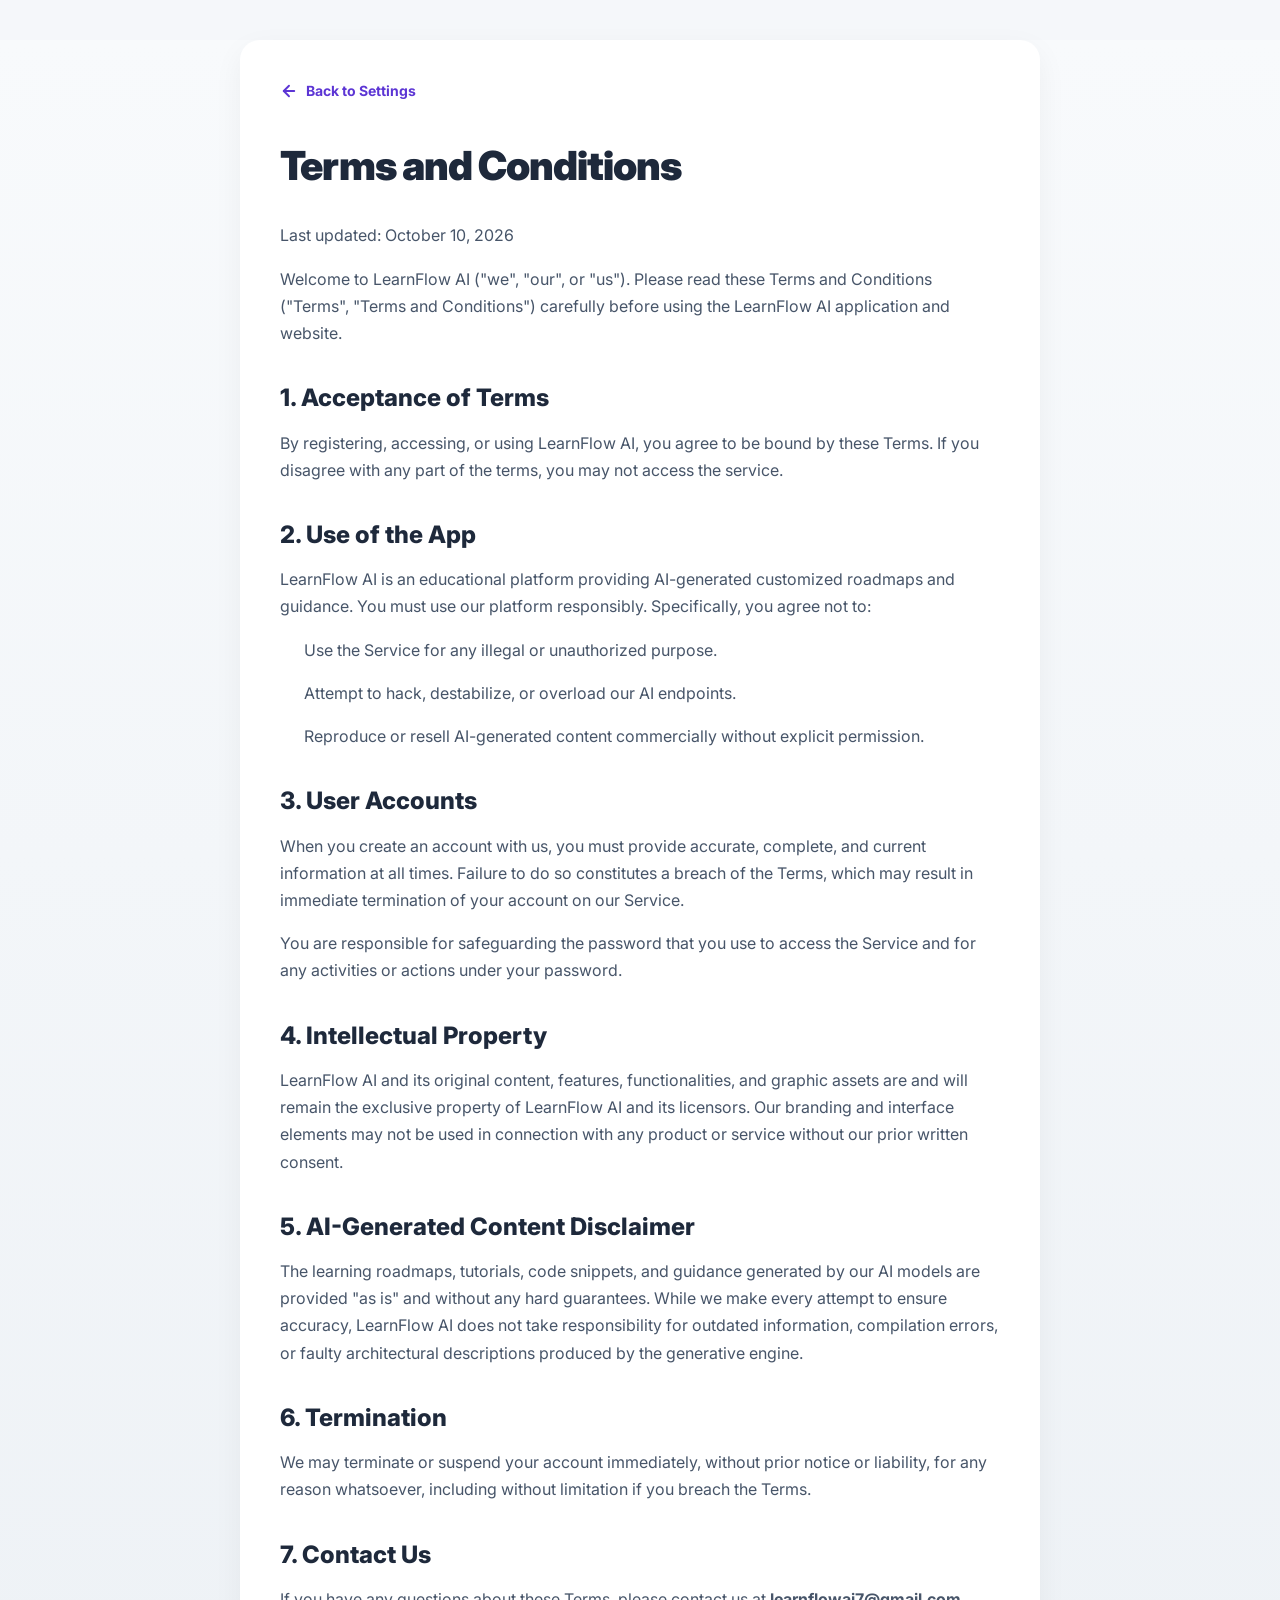
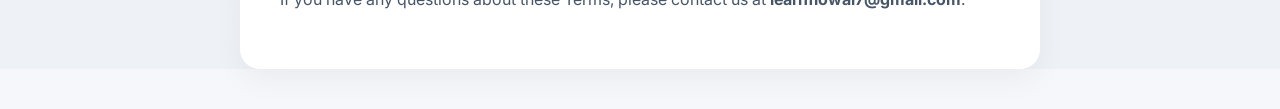
==== commit 4b5aa3b0: "terms.html" ====
--- a/terms.html
+++ b/terms.html
@@ -47,7 +47,7 @@
       <p>We may terminate or suspend your account immediately, without prior notice or liability, for any reason whatsoever, including without limitation if you breach the Terms.</p>
 
       <h2>7. Contact Us</h2>
-      <p>If you have any questions about these Terms, please contact us at terms@learnflow.ai.</p>
+      <p>If you have any questions about these Terms, please contact us at <b><a href="mailto:learnflowai7@gmail.com">learnflowai7@gmail.com<a></b>.</p>
     </div>
   </div>
 </body>
